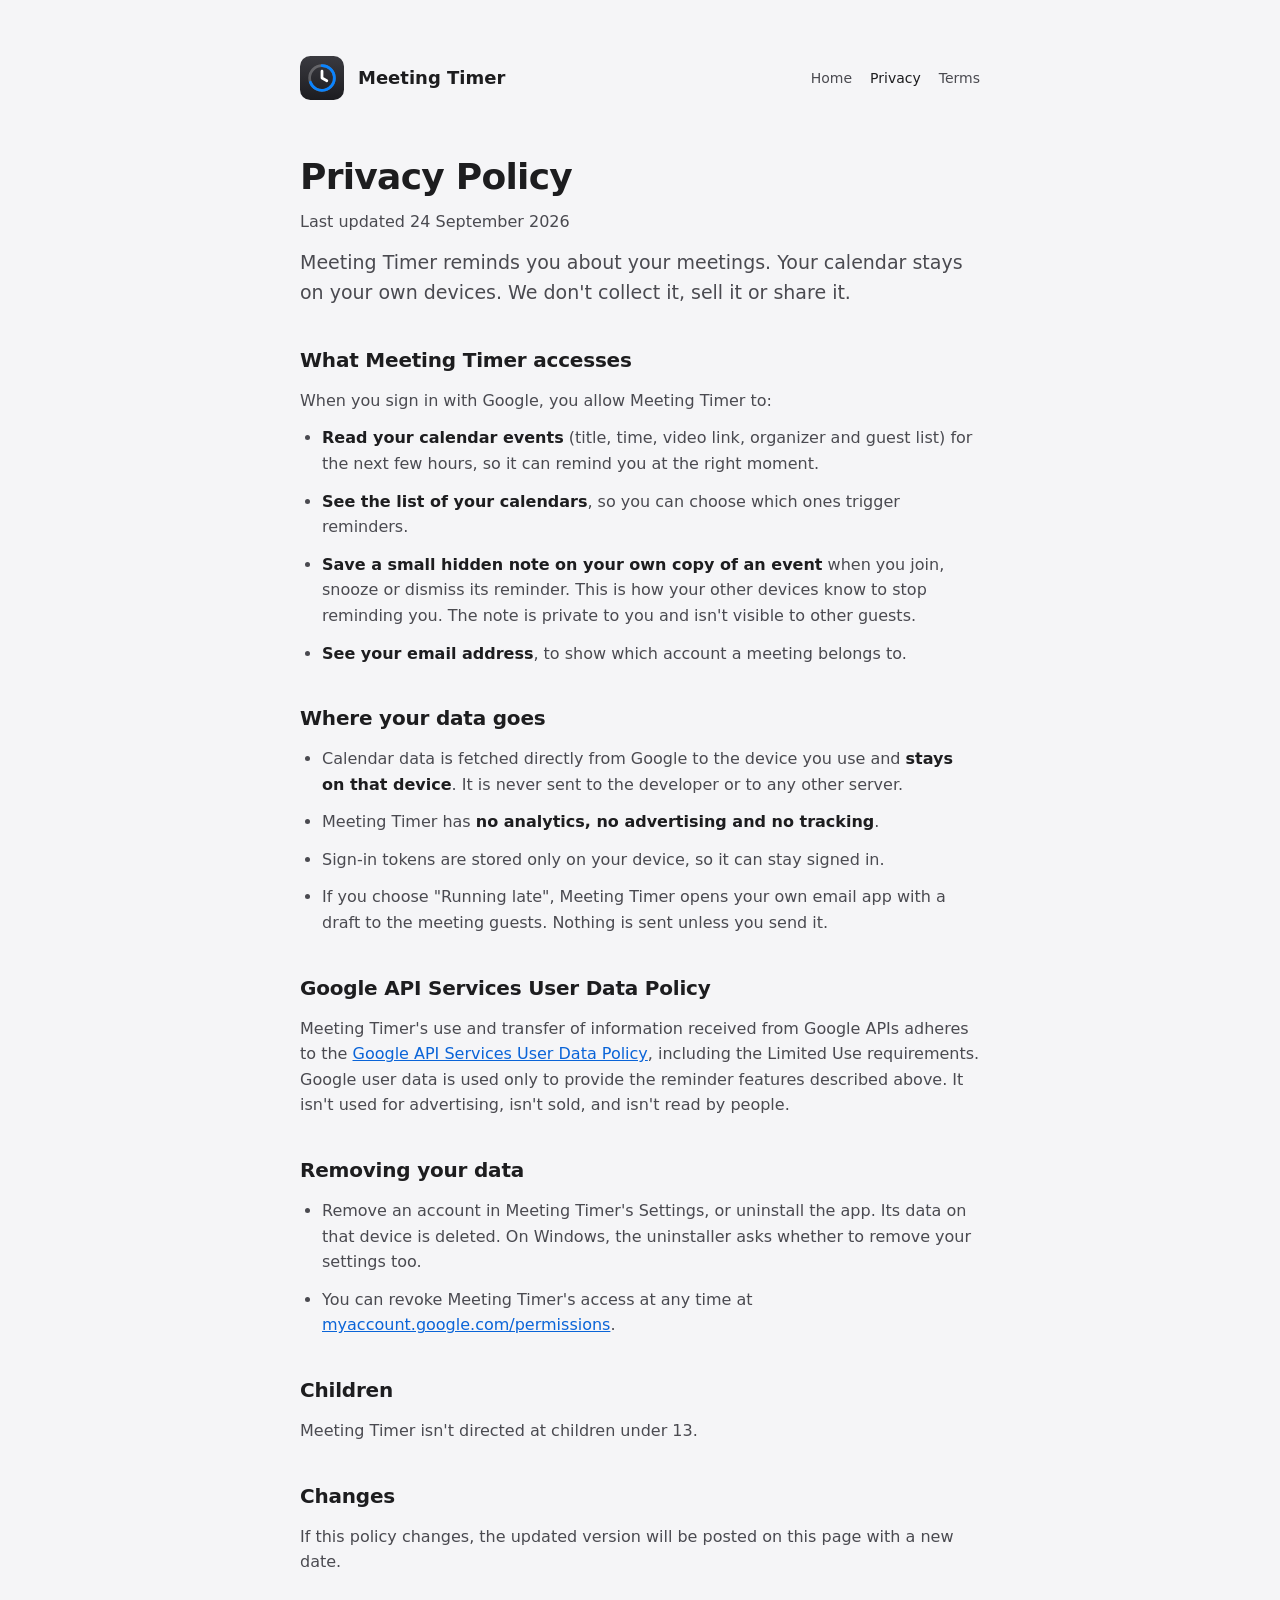
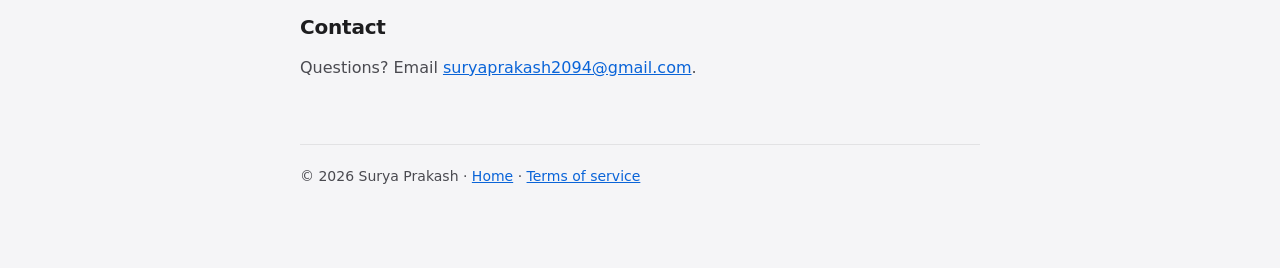
==== privacy.html @ f551a90f "Meeting Timer website: home, privacy policy, terms Co-Authored-By: Claude Opus 5.5 <noreply@anthropi" ====
<!doctype html>
<html lang="en">
<head>
  <meta charset="utf-8">
  <meta name="viewport" content="width=device-width, initial-scale=1">
  <title>Privacy Policy · Meeting Timer</title>
  <link rel="icon" href="icon.svg">
  <link rel="stylesheet" href="style.css">
</head>
<body>
  <div class="wrap">
    <header>
      <img src="icon.svg" alt="">
      <span class="name">Meeting Timer</span>
      <nav><a href="./">Home</a><a href="privacy.html" aria-current="page">Privacy</a><a href="terms.html">Terms</a></nav>
    </header>

    <h1>Privacy Policy</h1>
    <p>Last updated 24 September 2026</p>
    <p class="lede">Meeting Timer reminds you about your meetings. Your calendar stays on your own devices. We don't collect it, sell it or share it.</p>

    <h2>What Meeting Timer accesses</h2>
    <p>When you sign in with Google, you allow Meeting Timer to:</p>
    <ul>
      <li><strong>Read your calendar events</strong> (title, time, video link, organizer and guest list) for the next few hours, so it can remind you at the right moment.</li>
      <li><strong>See the list of your calendars</strong>, so you can choose which ones trigger reminders.</li>
      <li><strong>Save a small hidden note on your own copy of an event</strong> when you join, snooze or dismiss its reminder. This is how your other devices know to stop reminding you. The note is private to you and isn't visible to other guests.</li>
      <li><strong>See your email address</strong>, to show which account a meeting belongs to.</li>
    </ul>

    <h2>Where your data goes</h2>
    <ul>
      <li>Calendar data is fetched directly from Google to the device you use and <strong>stays on that device</strong>. It is never sent to the developer or to any other server.</li>
      <li>Meeting Timer has <strong>no analytics, no advertising and no tracking</strong>.</li>
      <li>Sign-in tokens are stored only on your device, so it can stay signed in.</li>
      <li>If you choose "Running late", Meeting Timer opens your own email app with a draft to the meeting guests. Nothing is sent unless you send it.</li>
    </ul>

    <h2>Google API Services User Data Policy</h2>
    <p>Meeting Timer's use and transfer of information received from Google APIs adheres to the <a href="https://developers.google.com/terms/api-services-user-data-policy">Google API Services User Data Policy</a>, including the Limited Use requirements. Google user data is used only to provide the reminder features described above. It isn't used for advertising, isn't sold, and isn't read by people.</p>

    <h2>Removing your data</h2>
    <ul>
      <li>Remove an account in Meeting Timer's Settings, or uninstall the app. Its data on that device is deleted. On Windows, the uninstaller asks whether to remove your settings too.</li>
      <li>You can revoke Meeting Timer's access at any time at <a href="https://myaccount.google.com/permissions">myaccount.google.com/permissions</a>.</li>
    </ul>

    <h2>Children</h2>
    <p>Meeting Timer isn't directed at children under 13.</p>

    <h2>Changes</h2>
    <p>If this policy changes, the updated version will be posted on this page with a new date.</p>

    <h2>Contact</h2>
    <p>Questions? Email <a href="mailto:suryaprakash2094@gmail.com">suryaprakash2094@gmail.com</a>.</p>

    <footer>
      © 2026 Surya Prakash · <a href="./">Home</a> · <a href="terms.html">Terms of service</a>
    </footer>
  </div>
</body>
</html>
---- style.css ----
:root {
  --bg: #0f0f12;
  --card: #1a1a1e;
  --text: #f5f5f7;
  --muted: rgba(235, 235, 245, 0.72);
  --line: rgba(255, 255, 255, 0.08);
  --link: #4da3ff;
  color-scheme: dark;
}
@media (prefers-color-scheme: light) {
  :root:not([data-theme="dark"]) {
    --bg: #f5f5f7;
    --card: #ffffff;
    --text: #1d1d1f;
    --muted: #4a4a50;
    --line: rgba(0, 0, 0, 0.08);
    --link: #0a64d8;
    color-scheme: light;
  }
}
* { box-sizing: border-box; margin: 0; padding: 0; }
body {
  background: var(--bg);
  color: var(--text);
  font: 16px/1.6 "Segoe UI Variable Text", "Segoe UI", -apple-system, system-ui, Roboto, sans-serif;
  -webkit-font-smoothing: antialiased;
}
a { color: var(--link); }
.wrap { max-width: 720px; margin: 0 auto; padding: 56px 20px 80px; }
header { display: flex; align-items: center; gap: 14px; }
header img { width: 44px; height: 44px; }
header .name { font-weight: 700; font-size: 18px; }
nav { margin-left: auto; display: flex; gap: 18px; font-size: 14px; }
nav a { color: var(--muted); text-decoration: none; }
nav a:hover, nav a[aria-current] { color: var(--text); }
h1 { margin-top: 56px; font-size: 36px; line-height: 1.15; letter-spacing: -0.02em; }
h2 { margin-top: 36px; font-size: 20px; letter-spacing: -0.01em; }
p, li { margin-top: 12px; color: var(--muted); }
ul { padding-left: 22px; }
strong { color: var(--text); }
.lede { font-size: 19px; }
.card { margin-top: 32px; padding: 24px; border-radius: 16px; background: var(--card); border: 1px solid var(--line); }
.card h2 { margin-top: 0; }
footer { margin-top: 64px; padding-top: 20px; border-top: 1px solid var(--line); font-size: 14px; color: var(--muted); }
@media (max-width: 560px) {
  nav { display: none; }
  h1 { font-size: 30px; }
}
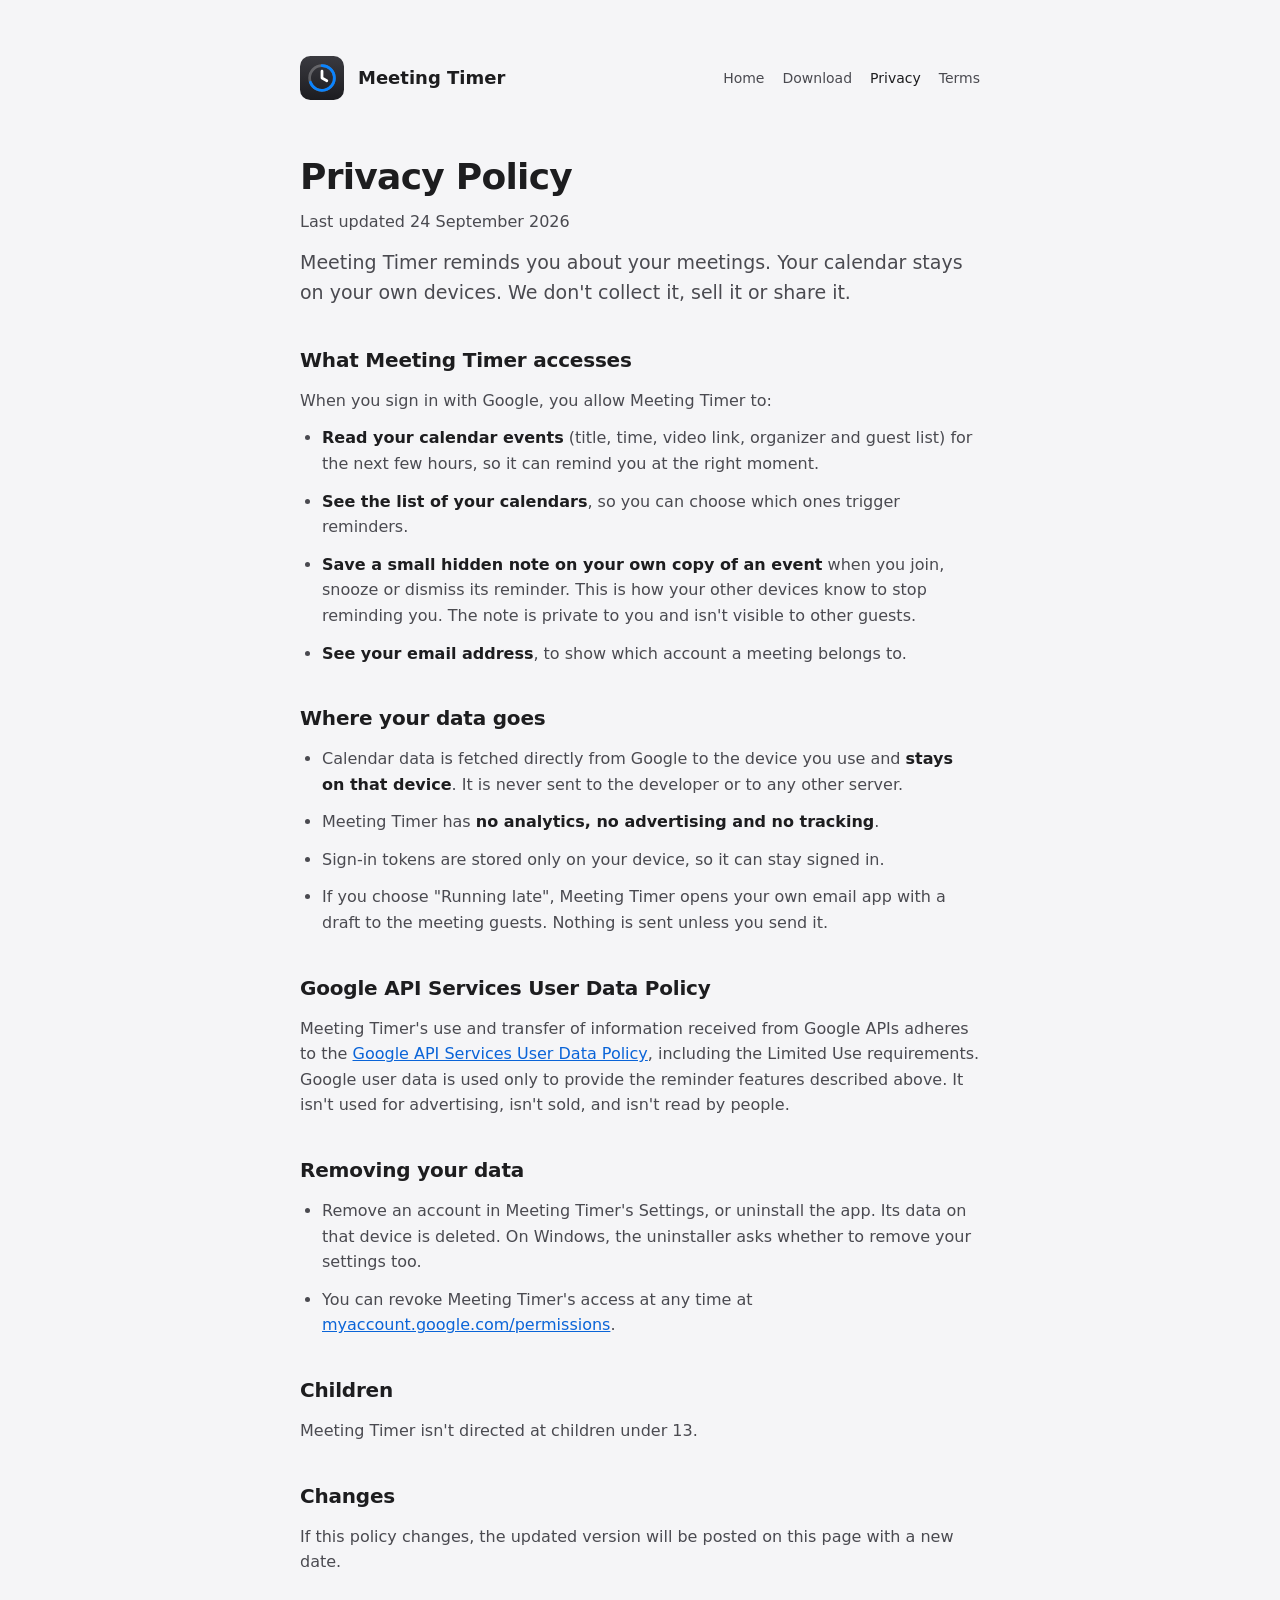
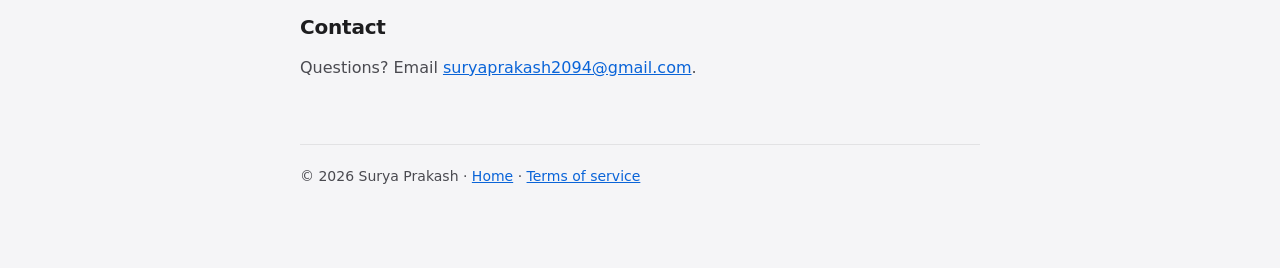
==== commit 6d493ae2: "Fix download cards when an old stylesheet is cached Co-Authored-By: Claude Opus 5.5 <noreply@anthrop" ====
--- a/privacy.html
+++ b/privacy.html
@@ -5,14 +5,14 @@
   <meta name="viewport" content="width=device-width, initial-scale=1">
   <title>Privacy Policy · Meeting Timer</title>
   <link rel="icon" href="icon.svg">
-  <link rel="stylesheet" href="style.css">
+  <link rel="stylesheet" href="style.css?v=3">
 </head>
 <body>
   <div class="wrap">
     <header>
-      <img src="icon.svg" alt="">
+      <img src="icon.svg" width="44" height="44" alt="">
       <span class="name">Meeting Timer</span>
-      <nav><a href="./">Home</a><a href="privacy.html" aria-current="page">Privacy</a><a href="terms.html">Terms</a></nav>
+      <nav><a href="./">Home</a><a href="./#download">Download</a><a href="privacy.html" aria-current="page">Privacy</a><a href="terms.html">Terms</a></nav>
     </header>
 
     <h1>Privacy Policy</h1>
--- a/style.css
+++ b/style.css
@@ -41,8 +41,37 @@
 .lede { font-size: 19px; }
 .card { margin-top: 32px; padding: 24px; border-radius: 16px; background: var(--card); border: 1px solid var(--line); }
 .card h2 { margin-top: 0; }
+.downloads { margin-top: 40px; display: grid; grid-template-columns: 1fr 1fr; gap: 16px; }
+.downloads .card { margin-top: 0; }
+.dl { display: flex; flex-direction: column; align-items: center; text-align: center; }
+.dl h2 { margin-top: 12px; }
+.dl p { margin-top: 4px; }
+.os { width: 36px; height: 36px; fill: var(--text); }
+.btn {
+  margin-top: auto;
+  display: inline-block;
+  padding: 12px 22px;
+  border-radius: 12px;
+  background: #0a64d8;
+  color: #fff;
+  font-weight: 600;
+  text-decoration: none;
+}
+.btn:hover { background: #1a70e0; }
+.btn:focus-visible { outline: 2px solid #64b5ff; outline-offset: 2px; }
+.dl > .btn { margin-top: 20px; }
+.qr { margin-top: 16px; border-radius: 12px; background: #fff; padding: 6px; }
+.qr-hint { font-size: 14px; }
+.phone-btn { display: none; }
+
 footer { margin-top: 64px; padding-top: 20px; border-top: 1px solid var(--line); font-size: 14px; color: var(--muted); }
 @media (max-width: 560px) {
   nav { display: none; }
   h1 { font-size: 30px; }
+  .downloads { grid-template-columns: 1fr; }
 }
+/* on a phone you can't scan your own screen: show a big download button instead of the QR */
+@media (max-width: 760px), (pointer: coarse) {
+  .qr, .qr-hint { display: none; }
+  .phone-btn { display: inline-block; }
+}
